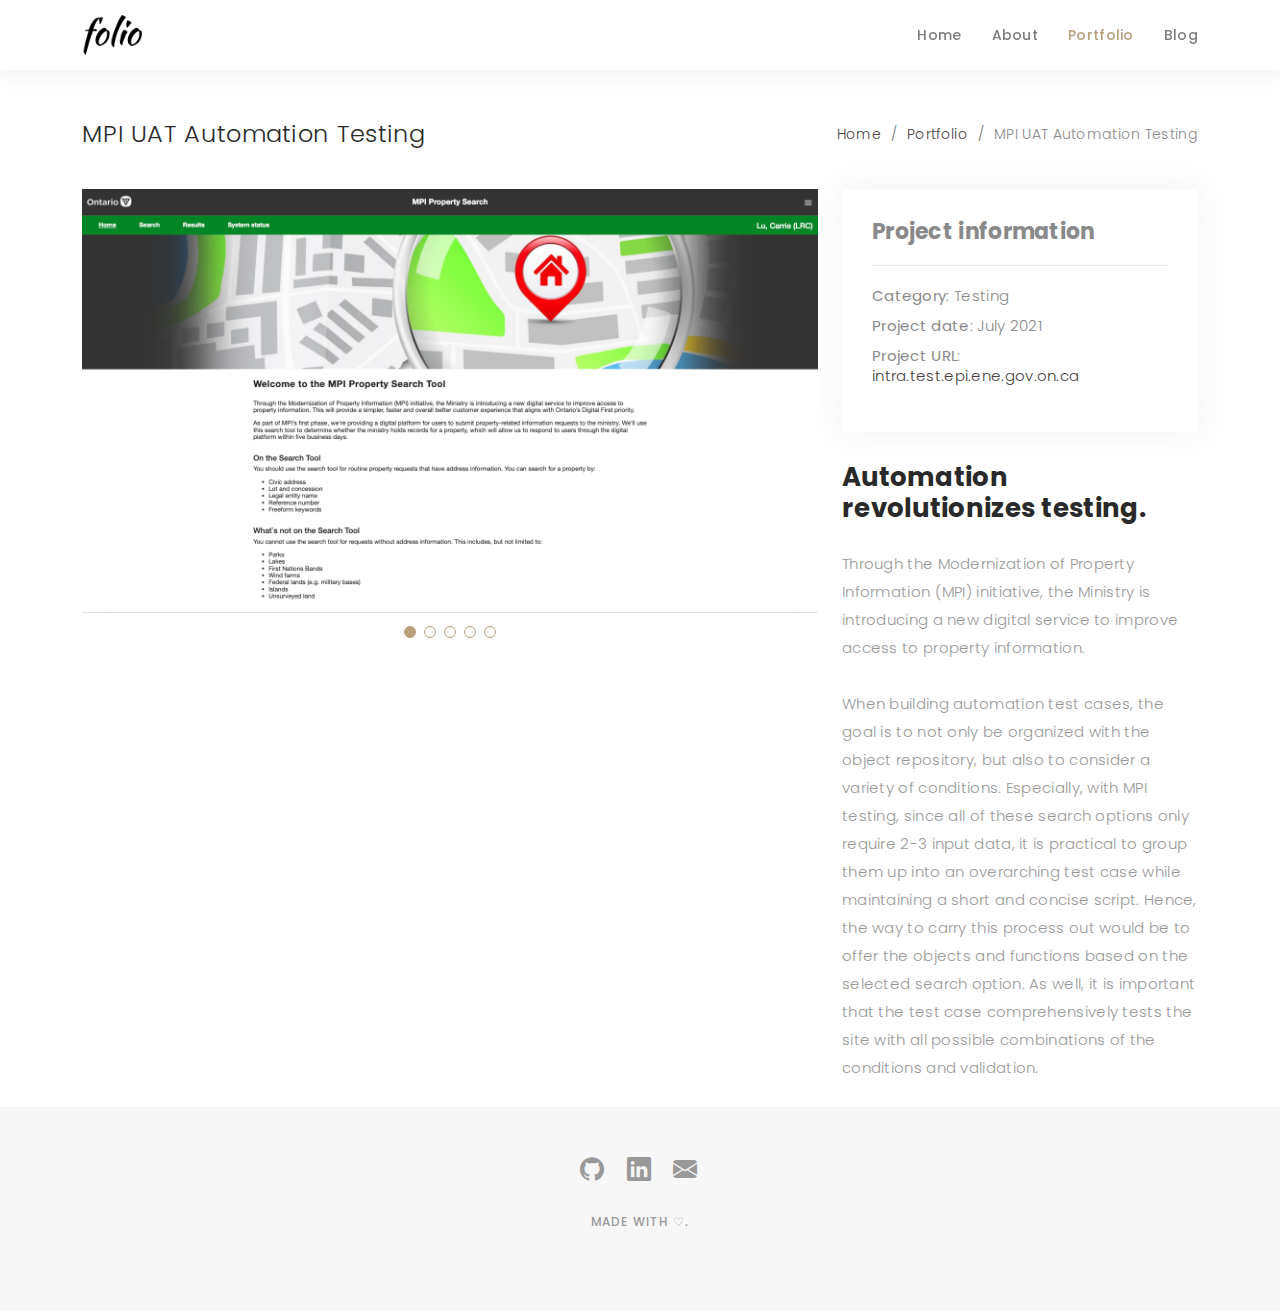
==== mpi.html @ 61b93289 "first commit" ====
<!DOCTYPE html>
<html lang="en">

<head>
    <meta charset="utf-8">
    <meta content="width=device-width, initial-scale=1.0" name="viewport">

    <title>Carrie Lu | MPI UAT Automation Testing</title>
    <meta content="" name="description">
    <meta content="" name="keywords">

    <!-- Favicons -->
    <link href="assets/img/favicon.png" rel="icon">
    <link href="assets/img/apple-touch-icon.png" rel="apple-touch-icon">

    <!-- Google Fonts -->
    <link
        href="https://fonts.googleapis.com/css?family=Poppins:300,300i,400,400i,500,500i,600,600i,700,700i|Playfair+Display:400,400i,500,500i,600,600i,700,700i,900,900i"
        rel="stylesheet">

    <!-- Vendor CSS Files -->
    <link href="assets/vendor/bootstrap/css/bootstrap.min.css" rel="stylesheet">
    <link href="assets/vendor/bootstrap-icons/bootstrap-icons.css" rel="stylesheet">
    <link href="assets/vendor/boxicons/css/boxicons.min.css" rel="stylesheet">
    <link href="assets/vendor/glightbox/css/glightbox.min.css" rel="stylesheet">
    <link href="assets/vendor/swiper/swiper-bundle.min.css" rel="stylesheet">

    <!-- Template Main CSS File -->
    <link href="assets/css/style.css" rel="stylesheet">
</head>

<body>

    <!-- ======= Header ======= -->
    <header id="header" class="fixed-top header-inner-pages">
        <div class="container d-flex align-items-center justify-content-between">

            <a href="index.html" class="logo"><img src="assets/img/logo.png" alt="" class="img-fluid"></a>
            <!-- Uncomment below if you prefer to use an text logo -->
            <!-- <h1 class="logo"><a href="index.html">Folio</a></h1> -->

            <nav id="navbar" class="navbar">
                <ul>
                    <li><a class="nav-link scrollto " href="index.html#hero">Home</a></li>
                    <li><a class="nav-link scrollto" href="index.html#about">About</a></li>
                    <li><a class="nav-link active  scrollto" href="index.html#portfolio">Portfolio</a></li>
                    <li><a class="nav-link  scrollto" href="index.html#journal">Blog</a></li>
                </ul>
                <i class="bi bi-list mobile-nav-toggle"></i>
            </nav><!-- .navbar -->

        </div>
    </header><!-- End Header -->

    <main id="main">

        <!-- ======= Breadcrumbs Section ======= -->
        <section class="breadcrumbs">
            <div class="container">

                <div class="d-flex justify-content-between align-items-center">
                    <h2>MPI UAT Automation Testing</h2>
                    <ol>
                        <li><a href="index.html">Home</a></li>
                        <li><a href="index.html#portfolio">Portfolio</a></li>
                        <li>MPI UAT Automation Testing</li>
                    </ol>
                </div>

            </div>
        </section><!-- Breadcrumbs Section -->

        <!-- ======= Portfolio Details Section ======= -->
        <section id="portfolio-details" class="portfolio-details">
            <div class="container">

                <div class="row gy-4">

                    <div class="col-lg-8">
                        <div class="portfolio-details-slider swiper-container">
                            <div class="swiper-wrapper align-items-center">

                                <div class="swiper-slide">
                                    <img src="assets/img/portfolio/mpi-1.jpg" alt="">
                                </div>

                                <div class="swiper-slide">
                                    <img src="assets/img/portfolio/mpi-2.jpg" alt="">
                                </div>
                                <div class="swiper-slide">
                                    <img src="assets/img/portfolio/mpi-3.jpg" alt="">
                                </div>
                                <div class="swiper-slide">
                                    <img src="assets/img/portfolio/mpi-4.jpg" alt="">
                                </div>
                                <div class="swiper-slide">
                                    <img src="assets/img/portfolio/mpi-5.jpg" alt="">
                                </div>
                            </div>
                            <div class="swiper-pagination"></div>
                        </div>
                    </div>

                    <div class="col-lg-4">
                        <div class="portfolio-info">
                            <h3>Project information</h3>
                            <ul>
                                <li><strong>Category</strong>: Testing</li>
                                <li><strong>Project date</strong>: July 2021</li>
                                <li><strong>Project URL</strong>: <a
                                        href="https://intra.test.epi.ene.gov.on.ca/home">intra.test.epi.ene.gov.on.ca</a>
                                </li>
                            </ul>
                        </div>
                        <div class="portfolio-description">
                            <h2>Automation revolutionizes testing.</h2>
                            <p>
                                Through the Modernization of Property Information (MPI) initiative, the Ministry is
                                introducing a new digital service to improve access to property information.
                                <br><br>
                                When building automation test cases, the goal is to not only be organized with the
                                object repository, but also to consider a variety of conditions. Especially, with MPI
                                testing, since all of these search options only require 2-3 input data, it is practical
                                to group them up into an overarching test case while maintaining a short and concise
                                script. Hence, the way to carry this process out would be to offer the objects and
                                functions based on the selected search option. As well, it is important that the test
                                case comprehensively tests the site with all possible combinations of the conditions and
                                validation.
                            </p>
                        </div>
                    </div>

                </div>

            </div>
        </section><!-- End Portfolio Details Section -->

    </main><!-- End #main -->

    <!-- ======= Footer ======= -->
    <div id="footer" class="text-center">
        <div class="container">
            <div class="socials-media text-center">

                <ul class="list-unstyled">
                    <li><a href="https://github.com/carrieluuu"><i class="bi bi-github"></i></a></li>
                    <li><a href="https://www.linkedin.com/in/carrielu02/"><i class="bi bi-linkedin"></i></a></li>
                    <li><a href="mailto:carrielu02@gmail.com"><i class="bi bi-envelope-fill"></i></a></li>
                </ul>

            </div>

            <p>Made with ♡.</p>

        </div>
    </div><!-- End Footer -->

    <a href="#" class="back-to-top d-flex align-items-center justify-content-center"><i
            class="bi bi-arrow-up-short"></i></a>

    <!-- Vendor JS Files -->
    <script src="assets/vendor/bootstrap/js/bootstrap.bundle.min.js"></script>
    <script src="assets/vendor/glightbox/js/glightbox.min.js"></script>
    <script src="assets/vendor/isotope-layout/isotope.pkgd.min.js"></script>
    <script src="assets/vendor/php-email-form/validate.js"></script>
    <script src="assets/vendor/swiper/swiper-bundle.min.js"></script>
    <script src="assets/vendor/typed.js/typed.min.js"></script>

    <!-- Template Main JS File -->
    <script src="assets/js/main.js"></script>

</body>

</html>
---- assets/css/style.css ----
/*--------------------------------------------------------------
# General
--------------------------------------------------------------*/
body {
  background: #ffffff;
  color: #898989;
  font-family: "Poppins", helvetica;
  font-size: 15px;
  font-weight: 300;
  line-height: 20px;
  letter-spacing: 0.02em;
  overflow-x: hidden;
  margin: 0 auto;
  padding: 0;
  box-sizing: border-box;
}

title {
  font-family: "Poppins", helvetica;
}

h1,
h2,
h3,
h4,
h5,
h6 {
  margin: 0;
}

h2 {
  color: #292929;
  font-weight: 600;
}

h4 {
  color: #292929;
  font-size: 14px;
  font-weight: 600;
}


a {
  color: #493f3f;
  text-decoration: none !important;
  transition: all 0.5s ease-in-out 0s;
}

a:hover {
  transition: all 0.5s ease-in-out 0s;
}

p {
  margin: 25px 0;
  padding: 0;
  font-size: 15px;
  color: #999999;
  line-height: 28px;
}

::-moz-selection {
  background: #b8a07e;
  color: #fff;
}

::selection {
  background: #b8a07e;
  color: #fff;
}

.btn {
  background: #333;
  border: medium none;
  border-radius: 0;
  color: #fff;
  font-size: 12px;
  height: 50px;
  line-height: 50px;
  padding: 0 30px;
  text-transform: uppercase;
}

.btn:hover,
.btn:focus {
  color: #fff;
}

.padDiv {
  padding: 30px 20px;
}

.section-title {
  margin-bottom: 70px;
}

.section-title h2 {
  font-size: 25px;
  letter-spacing: 2px;
  text-transform: uppercase;
}

.form-control {
  background-color: transparent;
  border: 1px solid #999;
  border-radius: 0;
  color: #999999;
  font-size: 12px;
  font-weight: 500;
  height: 50px;
  letter-spacing: 0.1em;
  padding-left: 10px;
  margin: 0 0 25px 0;
  line-height: 14px;
  text-transform: uppercase;
}

.form-control:focus {
  box-shadow: none;
  outline: 0 none;
}

.paddsection {
  padding-top: 90px;
  padding-bottom: 90px;
}

.paddsections {
  padding-top: 90px;
  padding-bottom: 90px !important;
}

.hvr-shutter-in-horizontal::before {
  background: #333;
}

.hvr-shutter-in-horizontal:hover {
  background: #b8a07e;
}

.mb-30 {
  margin-bottom: 30px;
}

.main-content {
  padding-top: 140px;
}

/*--------------------------------------------------------------
  # Back to top button
  --------------------------------------------------------------*/
.back-to-top {
  position: fixed;
  visibility: hidden;
  opacity: 0;
  right: 15px;
  bottom: 15px;
  z-index: 996;
  background: #b8a07e;
  width: 40px;
  height: 40px;
  border-radius: 4px;
  transition: all 0.4s;
}

.back-to-top i {
  font-size: 28px;
  color: #fff;
  line-height: 0;
}

.back-to-top:hover {
  background: #c6b398;
  color: #fff;
}

.back-to-top.active {
  visibility: visible;
  opacity: 1;
}

/*--------------------------------------------------------------
  # Header
  --------------------------------------------------------------*/
#header {
  transition: all 0.5s;
  z-index: 997;
  padding: 15px 0;
  background-color: #fff;
  top: -100%;
  box-shadow: 0px 2px 25px rgba(0, 0, 0, 0.08);
}

#header.header-scrolled,
#header.header-inner-pages {
  top: 0;
}

#header .logo {
  font-size: 30px;
  margin: 0;
  padding: 0;
  line-height: 1;
  font-weight: 600;
  letter-spacing: 1px;
  font-family: "Playfair Display", sans-serif;
  font-style: italic;
}

#header .logo a {
  color: #898989;
}

#header .logo img {
  max-height: 40px;
}

@media (max-width: 992px) {
  #header {
    border: 0;
  }
}

/*--------------------------------------------------------------
  # Navigation Menu
  --------------------------------------------------------------*/
/**
  * Desktop Navigation 
  */
.navbar {
  padding: 0;
}

.navbar ul {
  margin: 0;
  padding: 0;
  display: flex;
  list-style: none;
  align-items: center;
}

.navbar li {
  position: relative;
}

.navbar a,
.navbar a:focus {
  display: flex;
  align-items: center;
  justify-content: space-between;
  padding: 10px 0 10px 30px;
  font-family: "Poppins", sans-serif;
  font-size: 14px;
  font-weight: 500;
  color: #7e7d7d;
  white-space: nowrap;
  transition: 0.3s;
}

.navbar a i,
.navbar a:focus i {
  font-size: 12px;
  line-height: 0;
  margin-left: 5px;
}

.navbar a:hover,
.navbar .active,
.navbar .active:focus,
.navbar li:hover > a {
  color: #b8a07e;
}

.navbar .dropdown ul {
  display: block;
  position: absolute;
  left: 30px;
  top: calc(100% + 30px);
  margin: 0;
  padding: 10px 0;
  z-index: 99;
  opacity: 0;
  visibility: hidden;
  background: #fff;
  box-shadow: 0px 0px 30px rgba(127, 137, 161, 0.25);
  transition: 0.3s;
}

.navbar .dropdown ul li {
  min-width: 200px;
}

.navbar .dropdown ul a {
  padding: 10px 20px;
  font-weight: 400;
}

.navbar .dropdown ul a i {
  font-size: 12px;
}

.navbar .dropdown ul a:hover,
.navbar .dropdown ul .active:hover,
.navbar .dropdown ul li:hover > a {
  color: #b8a07e;
}

.navbar .dropdown:hover > ul {
  opacity: 1;
  top: 100%;
  visibility: visible;
}

.navbar .dropdown .dropdown ul {
  top: 0;
  left: calc(100% - 30px);
  visibility: hidden;
}

.navbar .dropdown .dropdown:hover > ul {
  opacity: 1;
  top: 0;
  left: 100%;
  visibility: visible;
}

@media (max-width: 1366px) {
  .navbar .dropdown .dropdown ul {
    left: -90%;
  }
  .navbar .dropdown .dropdown:hover > ul {
    left: -100%;
  }
}

/**
  * Mobile Navigation 
  */
.mobile-nav-toggle {
  color: #4b4a4a;
  font-size: 28px;
  cursor: pointer;
  display: none;
  line-height: 0;
  transition: 0.5s;
}

.mobile-nav-toggle.bi-x {
  color: #fff;
}

@media (max-width: 991px) {
  .mobile-nav-toggle {
    display: block;
  }
  .navbar ul {
    display: none;
  }
}

.navbar-mobile {
  position: fixed;
  overflow: hidden;
  top: 0;
  right: 0;
  left: 0;
  bottom: 0;
  background: rgba(49, 49, 49, 0.9);
  transition: 0.3s;
}

.navbar-mobile .mobile-nav-toggle {
  position: absolute;
  top: 15px;
  right: 15px;
}

.navbar-mobile ul {
  display: block;
  position: absolute;
  top: 55px;
  right: 15px;
  bottom: 15px;
  left: 15px;
  padding: 10px 0;
  border-radius: 10px;
  background-color: #fff;
  overflow-y: auto;
  transition: 0.3s;
}

.navbar-mobile a {
  padding: 10px 20px;
  font-size: 15px;
  color: #4b4a4a;
}

.navbar-mobile a:hover,
.navbar-mobile .active,
.navbar-mobile li:hover > a {
  color: #b8a07e;
}

.navbar-mobile .getstarted {
  margin: 15px;
}

.navbar-mobile .dropdown ul {
  position: static;
  display: none;
  margin: 10px 20px;
  padding: 10px 0;
  z-index: 99;
  opacity: 1;
  visibility: visible;
  background: #fff;
  box-shadow: 0px 0px 30px rgba(127, 137, 161, 0.25);
}

.navbar-mobile .dropdown ul li {
  min-width: 200px;
}

.navbar-mobile .dropdown ul a {
  padding: 10px 20px;
}

.navbar-mobile .dropdown ul a i {
  font-size: 12px;
}

.navbar-mobile .dropdown ul a:hover,
.navbar-mobile .dropdown ul .active:hover,
.navbar-mobile .dropdown ul li:hover > a {
  color: #b8a07e;
}

.navbar-mobile .dropdown > .dropdown-active {
  display: block;
}

/*--------------------------------------------------------------
  # Hero
  --------------------------------------------------------------*/
#hero {
  background: linear-gradient(rgba(0, 0, 0, 0.3), rgba(0, 0, 0, 0.3)),
    url("../img/home-bg.jpg") repeat scroll center center/cover;
  height: 100vh;
  width: 100%;
}

#hero .hero-content {
  height: 100vh;
  text-align: left;
  width: 100%;
  display: flex;
  justify-content: center;
  flex-direction: column;
}

.hero-content h1 {
  font-size: 40px;
  font-weight: 700;
  margin-bottom: 10px;
  text-transform: uppercase;
  color: #fff;
}

.hero-content p {
  font-size: 13px;
  letter-spacing: 3px;
  margin-top: 0;
  margin-bottom: 30px;
  text-transform: capitalize;
  color: #fff;
  font-weight: 500;
}

.hero-content .list-social li {
  float: left;
  margin-right: 20px;
}

.hero-content .list-social li i {
  color: #fff;
  font-size: 15px;
}

/*--------------------------------------------------------------
  # Breadcrumbs
  --------------------------------------------------------------*/
.breadcrumbs {
  padding: 120px 0 0 0;
  background-color: white;
  min-height: 40px;
}

@media (max-width: 992px) {
  .breadcrumbs {
    padding-top: 100px;
  }
}

.breadcrumbs h2 {
  font-size: 24px;
  font-weight: 300;
  margin: 0;
}

@media (max-width: 992px) {
  .breadcrumbs h2 {
    margin: 0 0 10px 0;
  }
}

.breadcrumbs ol {
  display: flex;
  flex-wrap: wrap;
  list-style: none;
  padding: 0;
  margin: 0;
  font-size: 14px;
}

.breadcrumbs ol li + li {
  padding-left: 10px;
}

.breadcrumbs ol li + li::before {
  display: inline-block;
  padding-right: 10px;
  color: #6c757d;
  content: "/";
}

@media (max-width: 768px) {
  .breadcrumbs .d-flex {
    display: block !important;
  }
  .breadcrumbs ol {
    display: block;
  }
  .breadcrumbs ol li {
    display: inline-block;
  }
}

/*-----------------------------------------------------------------------------------*/
/*  About
  /*-----------------------------------------------------------------------------------*/
#about {
  width: 100%;
  height: auto;
  background: #f7f7f7;
  padding-top: 120px;
}

#about .div-img-bg {
  padding-bottom: 30px;
  border: 20px solid #b8a07e;
}

#about .div-img-bg .about-img img {
  width: 100%;
  box-shadow: 0px 0px 85px 0px rgba(0, 0, 0, 0.14);
  margin-top: -60px;
  margin-left: 40px;
  height: 400px;
  -o-object-fit: cover;
  object-fit: cover;
}

#about .about-descr .p-heading {
  font-family: "Playfair Display", serif;
  font-size: 28px;
  text-align: left;
}

#about .about-descr .separator {
  max-width: 80%;
  margin-bottom: 0;
  text-align: left;
}

/*--------------------------------------------------------------
  # Services
  --------------------------------------------------------------*/
#services {
  background: #f7f7f7;
  position: relative;
  padding-bottom: 80px;
}

.services-block span {
  margin: 10px 0;
  position: relative;
  font-size: 13px;
  color: #292929;
  letter-spacing: 0.1em;
  font-weight: 500;
  text-transform: uppercase;
  display: block;
}

.services-block .separator {
  margin: 0;
  font-size: 13px;
  line-height: 22px;
}

.services-block i {
  font-size: 44px;
  color: #b8a07e;
  line-height: 44px;
}

.services-slider .swiper-pagination {
  margin-top: 30px;
  position: relative;
}

.services-slider .swiper-pagination .swiper-pagination-bullet {
  width: 12px;
  height: 12px;
  background-color: #fff;
  opacity: 1;
  border: 1px solid #b8a07e;
}

.services-slider .swiper-pagination .swiper-pagination-bullet-active {
  background-color: #b8a07e;
}

/*--------------------------------------------------------------
  # Skills
  --------------------------------------------------------------*/
#skills {
  background: #f7f7f7;
  position: relative;
  padding-bottom: 80px;
}
.skills .skills__category {
  width: 47%;
  margin-right: 5px;
  margin-bottom: 25px;
}
.skills .skills__category__label {
  font-weight: 700;
  color: #36363c;
  text-transform: uppercase;
}
.skills .skills__category__item {
  margin: 3px 0;
  font-size: 0.9rem;
}

/*--------------------------------------------------------------
  # Portfolio
  --------------------------------------------------------------*/
#portfolio {
  position: relative;
  padding-bottom: 50px;
}

#portfolio #portfolio-flters {
  padding: 0;
  margin: 0 auto 35px auto;
  list-style: none;
  text-align: center;
  border-radius: 50px;
  padding: 2px 15px;
}

#portfolio #portfolio-flters li {
  cursor: pointer;
  display: inline-block;
  padding: 10px 15px 8px 15px;
  font-size: 14px;
  font-weight: 600;
  line-height: 1;
  text-transform: uppercase;
  color: #999999;
  margin-bottom: 5px;
  transition: all 0.3s ease-in-out;
}

#portfolio #portfolio-flters li:hover,
#portfolio #portfolio-flters li.filter-active {
  color: #b8a07e;
}

#portfolio #portfolio-flters li:last-child {
  margin-right: 0;
}

#portfolio .portfolio-item {
  margin-bottom: 30px;
}

#portfolio .portfolio-item .portfolio-info {
  opacity: 0;
  position: absolute;
  left: 30px;
  right: 30px;
  bottom: 0;
  z-index: 3;
  transition: all ease-in-out 0.3s;
  background: rgba(255, 255, 255, 0.9);
  padding: 15px;
}

#portfolio .portfolio-item .portfolio-info h4 {
  font-size: 18px;
  color: #666;
  font-weight: 600;
  margin-bottom: 10px;
}

#portfolio .portfolio-item .portfolio-info p {
  color: #999;
  font-size: 14px;
  margin: 0;
  padding: 0;
}

#portfolio .portfolio-item .portfolio-info .preview-link,
#portfolio .portfolio-item .portfolio-info .details-link {
  position: absolute;
  right: 40px;
  font-size: 24px;
  top: calc(50% - 18px);
  color: #b8a07e;
}

#portfolio .portfolio-item .portfolio-info .preview-link:hover,
#portfolio .portfolio-item .portfolio-info .details-link:hover {
  color: #cab89f;
}

#portfolio .portfolio-item .portfolio-info .details-link {
  right: 10px;
}

#portfolio .portfolio-item:hover .portfolio-info {
  opacity: 1;
  bottom: 20px;
}

#portfolio .portfolio-item .portfolio-info .portfolio-used {
  display: inline-block;
    margin: 3px 3px 3px 0;
    font-size: .75rem;
    font-weight: 700;
    padding: 2px 7px;
    border-radius: 3px;
    color: #cab89f;
    border: 1px solid #cab89f;
    background: 0 0;
}

/*--------------------------------------------------------------
  # Portfolio Details
  --------------------------------------------------------------*/
.portfolio-details {
  padding-top: 40px;
}

.portfolio-details .portfolio-details-slider img {
  width: 100%;
}

.portfolio-details .portfolio-details-slider .swiper-pagination {
  margin-top: 20px;
  position: relative;
}

.portfolio-details
  .portfolio-details-slider
  .swiper-pagination
  .swiper-pagination-bullet {
  width: 12px;
  height: 12px;
  background-color: #fff;
  opacity: 1;
  border: 1px solid #b8a07e;
}

.portfolio-details
  .portfolio-details-slider
  .swiper-pagination
  .swiper-pagination-bullet-active {
  background-color: #b8a07e;
}

.portfolio-details .portfolio-info {
  padding: 30px;
  box-shadow: 0px 0 30px rgba(75, 74, 74, 0.08);
}

.portfolio-details .portfolio-info h3 {
  font-size: 22px;
  font-weight: 700;
  margin-bottom: 20px;
  padding-bottom: 20px;
  border-bottom: 1px solid #eee;
}

.portfolio-details .portfolio-info ul {
  list-style: none;
  padding: 0;
  font-size: 15px;
}

.portfolio-details .portfolio-info ul li + li {
  margin-top: 10px;
}

.portfolio-details .portfolio-description {
  padding-top: 30px;
}

.portfolio-details .portfolio-description h2 {
  font-size: 26px;
  font-weight: 700;
  margin-bottom: 20px;
}

.portfolio-details .portfolio-description p {
  padding: 0;
}

/*--------------------------------------------------------------
  # Journal
  --------------------------------------------------------------*/
#journal,
#journal-blog {
  height: auto;
  width: 100%;
  background: #f7f7f7;
  padding-bottom: 60px;
  position: relative;
}

#journal-blog {
  background: #fff;
  padding-bottom: 30px;
}

#journal .journal-block {
  display: inline-block;
  height: auto;
  width: 100%;
}

#journal .journal-block .journal-info {
  position: relative;
}

.journal-block .journal-info img {
  max-width: 100%;
}

.journal-block .journal-info .journal-txt {
  padding: 25px 0px;
  position: relative;
}

.journal-block .journal-info .journal-txt h4 a {
  display: block;
  font-size: 19px;
  line-height: 24px;
  margin: 0 0 13px 0;
  font-weight: 500;
  color: #292929;
  transition: all 0.5s ease-in-out 0s;
}

.journal-block .journal-info .journal-txt h4 a:hover {
  color: #b8a07e;
  transition: all 0.5s ease-in-out 0s;
}

.journal-block .journal-info .journal-txt p {
  margin: 0;
  font-size: 14px;
  line-height: 24px;
}

/*--------------------------------------------------------------
  # Journal
  --------------------------------------------------------------*/
#contact {
  height: auto;
  width: 100%;
}

.contact-details {
  list-style: none;
  margin: 0;
  padding: 0;
}

.contact-details li {
  padding-bottom: 10px;
}

#contact input,
#contact textarea {
  width: 100%;
  margin-bottom: 5px;
}

#contact textarea {
  min-height: 160px;
}

.php-email-form .error-message {
  display: none;
  color: #fff;
  background: #ed3c0d;
  text-align: left;
  padding: 15px;
  margin-bottom: 15px;
  font-weight: 600;
}

.php-email-form .error-message br + br {
  margin-top: 25px;
}

.php-email-form .sent-message {
  display: none;
  color: #fff;
  background: #18d26e;
  text-align: center;
  padding: 15px;
  font-weight: 600;
  margin-bottom: 15px;
}

.php-email-form .loading {
  display: none;
  background: #fff;
  text-align: center;
  padding: 15px;
  margin-bottom: 15px;
}

.php-email-form .loading:before {
  content: "";
  display: inline-block;
  border-radius: 50%;
  width: 24px;
  height: 24px;
  margin: 0 10px -6px 0;
  border: 3px solid #18d26e;
  border-top-color: #eee;
  -webkit-animation: animate-loading 1s linear infinite;
  animation: animate-loading 1s linear infinite;
}

@-webkit-keyframes animate-loading {
  0% {
    transform: rotate(0deg);
  }
  100% {
    transform: rotate(360deg);
  }
}

@keyframes animate-loading {
  0% {
    transform: rotate(0deg);
  }
  100% {
    transform: rotate(360deg);
  }
}

/*--------------------------------------------------------------
  # Blog
  --------------------------------------------------------------*/
/*  Navbar fixd page */
.subpage-nav {
  display: block !important;
}

/*-----------------------------------------------------------------------------------*/
/*  /* Single page */
/*-----------------------------------------------------------------------------------*/
#journal-blog {
  padding-top: 140px;
}

/* main content */
.main-content {
  background: #f7f7f7;
}

.main-content .container-main {
  display: inline-block;
  width: 100%;
}

.main-content .container-main .block-main {
  margin-bottom: 30px;
  overflow: hidden;
}

.container-main .block-main .content-main {
  background: #fff none repeat scroll 0 0;
  display: inline-block;
  width: 100%;
}

.journal-txt h4 a {
  display: block;
  font-size: 19px;
  line-height: 24px;
  margin: 0 0 13px 0;
  font-weight: 500;
  color: #292929;
  transition: all 0.5s ease-in-out 0s;
}

.journal-txt h4 a:hover {
  color: #b8a07e;
  transition: all 0.5s ease-in-out 0s;
}

.post-meta ul li {
  font-size: 12px;
  font-weight: normal;
  margin-left: 8px;
  margin-right: 8px;
  text-transform: capitalize;
  display: inline-block;
  float: none;
}

.content-main .post-meta a {
  color: #a2a2a2;
  margin-left: 5px;
}

/* Commonts */
.comments {
  background: #fff;
}

.entry-comments h6 {
  margin-right: 10px;
  font-size: 13px;
  letter-spacing: 0.1em;
  font-weight: 500;
}

.entry-comments-item {
  margin-top: 40px;
  padding-bottom: 40px;
  border-bottom: 1px solid #f2f2f2;
}

.entry-comments-avatar {
  position: absolute;
  display: block;
  border-radius: 50%;
  width: 60px;
  height: 60px;
}

.entry-comments-body {
  padding-left: 86px;
}

.entry-comments-author {
  margin-right: 10px;
  font-size: 13px;
  color: #292929;
  letter-spacing: 0.1em;
  font-weight: 500;
}

.rep {
  font-size: 13px;
  color: #292929;
  letter-spacing: 0.1em;
  font-weight: 500;
  text-transform: capitalize;
}

.entry-comments span a {
  font-size: 13px;
  color: #999;
}

.entry-comments-reply {
  padding-left: 10%;
}

/* Commonts form */
.cmt {
  background: #fff;
}

blockquote {
  padding: 40px;
  background-color: #f2f2f2;
  margin: 30px 0;
  border: none;
  border-left: 4px solid #b8a07e;
}

/*--------------------------------------------------------------
  # Footer
  --------------------------------------------------------------*/
#footer {
  background: #f7f7f7;
  padding-top: 50px;
  padding-bottom: 50px;
}

#footer .socials-media {
  width: 100%;
}

#footer .socials-media ul {
  display: inline-block;
  float: none;
  margin: 0 0 20px 0;
}

#footer .socials-media ul li {
  float: left;
  margin-left: 10px;
  margin-right: 10px;
}

#footer .socials-media ul li a {
  font-size: 24px;
  color: #999;
  letter-spacing: 0.1em;
  font-weight: 500;
  background: transparent;
  text-transform: uppercase;
  transition: all 0.5s ease-in-out 0s;
}

#footer .socials-media ul li a:hover {
  color: #b8a07e;
  transition: all 0.5s ease-in-out 0s;
}

#footer p {
  font-size: 12px;
  letter-spacing: 0.1em;
  font-weight: 500;
  margin-top: 0;
  text-transform: uppercase;
}

.credits {
  font-size: 13px;
}

/** Width between 1200x to 0
   *  ~~~~~~~~~~~~~~~~~~~~~~~~~~~~~~~~~~~~
   */
/** Width between 992px to 1199px
   *  ~~~~~~~~~~~~~~~~~~~~~~~~~~~~~~~~~~~~
   */
/** Width between 768px to 991px
   *  ~~~~~~~~~~~~~~~~~~~~~~~~~~~~~~~~~~~~
   */
@media (min-width: 768px) and (max-width: 991px) {
  /* Navbar */
  nav {
    padding: 10px 15px;
  }
  .nav-menu {
    margin-top: 40px;
    display: none;
    float: none;
    width: 100%;
  }
  .nav-menu li {
    float: none;
    width: 100%;
    text-align: center;
    border-top: 1px solid #f7f7f7;
    line-height: 45px;
    margin-left: 0;
    padding-top: 10px;
    padding-bottom: 10px;
  }
  .responsive {
    float: right;
    padding-top: 15px;
    display: block;
  }
  /* About */
  .head-info .header-content .cmaster h1 {
    font-size: 32px;
  }
  #about .div-img-bg {
    padding: 0;
  }
  #about .div-img-bg .about-img img {
    margin-top: 0%;
    margin-left: calc(0% - 0px);
  }
  #about .about-descr .p-heading {
    font-size: 20px;
  }
  #about .about-descr .separator {
    max-width: 100%;
    margin-bottom: 0;
  }
  /* portfolio */
  #portfolio .portfolio-list .nav li {
    float: none;
    margin: 20px;
    display: inline-block;
  }
  /* journal */
  #journal .journal-block .journal-info {
    margin-bottom: 30px;
  }
  /* Contact */
  .contact-contact {
    margin-bottom: 30px;
  }
  /* Footer */
  #footer .socials-media ul li {
    margin-right: 0;
    margin-left: 0;
    float: none;
    display: inline-block;
  }
}

/** Width between 767px to 0
   *  ~~~~~~~~~~~~~~~~~~~~~~~~~~~~~~~~~~~~
   */
@media (max-width: 767px) {
  /* Navbar */
  nav {
    padding: 20px 15px;
  }
  .nav-menu {
    margin-top: 40px;
    display: none;
    float: none;
    width: 100%;
  }
  .nav-menu li {
    float: none;
    width: 100%;
    text-align: center;
    border-top: 1px solid #f7f7f7;
    line-height: 45px;
    margin-left: 0;
    padding-top: 10px;
    padding-bottom: 10px;
  }
  .responsive {
    float: right;
    padding-top: 15px;
    display: block;
  }
  /* About */
  .head-info .header-content h1 {
    font-size: 32px;
  }
  #about .div-img-bg {
    padding: 0;
  }
  #about .div-img-bg .about-img img {
    margin-top: 0%;
    margin-left: calc(0% - 0px);
  }
  #about .about-descr .p-heading {
    font-size: 20px;
  }
  #about .about-descr .separator {
    max-width: 100%;
    margin-bottom: 0;
  }
  /* portfolio */
  #portfolio .portfolio-list .nav li {
    float: none;
    margin: 20px;
    display: inline-block;
  }
  /* journal */
  #journal .journal-block .journal-info {
    margin-bottom: 30px;
  }
  /* Contact */
  .contact-contact {
    margin-bottom: 30px;
  }
  /* Footer */
  #footer .socials-media ul li {
    margin-right: 0;
    margin-left: 0;
    float: none;
    display: inline-block;
  }
}

/** Width between 600px to 0
   *  ~~~~~~~~~~~~~~~~~~~~~~~~~~~~~~~~~~~~
   */
@media (max-width: 600px) {
  /* Navbar */
  nav {
    padding: 20px 15px;
  }
  .nav-menu {
    margin-top: 40px;
    display: none;
    float: none;
    width: 100%;
  }
  .nav-menu li {
    float: none;
    width: 100%;
    text-align: center;
    border-top: 1px solid #f7f7f7;
    line-height: 45px;
    margin-left: 0;
    padding-top: 10px;
    padding-bottom: 10px;
  }
  .responsive {
    float: right;
    padding-top: 15px;
    display: block;
  }
  /* About */
  .head-info .header-content h1 {
    font-size: 32px;
  }
  #about .div-img-bg {
    padding: 0;
  }
  #about .div-img-bg .about-img img {
    margin-top: 0%;
    margin-left: calc(0% - 0px);
  }
  #about .about-descr .p-heading {
    font-size: 20px;
  }
  #about .about-descr .separator {
    max-width: 100%;
    margin-bottom: 0;
  }
  /* portfolio */
  #portfolio .portfolio-list .nav li {
    float: none;
    margin: 10px;
    display: inline-block;
  }
  /* journal */
  #journal .journal-block .journal-info {
    margin-bottom: 30px;
  }
  /* Contact */
  .contact-contact {
    margin-bottom: 30px;
  }
  /* Footer */
  #footer .socials-media ul li {
    margin-right: 0;
    margin-left: 0;
    float: none;
    display: inline-block;
  }
}

/** Width between 480px to 0
   *  ~~~~~~~~~~~~~~~~~~~~~~~~~~~~~~~~~~~~
   */
@media (max-width: 480px) {
  /* Navbar */
  nav {
    padding: 20px 15px;
  }
  .nav-menu {
    margin-top: 40px;
    display: none;
    float: none;
    width: 100%;
  }
  .nav-menu li {
    float: none;
    width: 100%;
    text-align: center;
    border-top: 1px solid #f7f7f7;
    line-height: 45px;
    margin-left: 0;
    padding-top: 10px;
    padding-bottom: 10px;
  }
  .responsive {
    float: right;
    padding-top: 15px;
    display: block;
  }
  /* About */
  .head-info .header-content h1 {
    font-size: 32px;
  }
  #about .div-img-bg {
    padding: 0;
  }
  #about .div-img-bg .about-img img {
    margin-top: 0%;
    margin-left: calc(0% - 0px);
  }
  #about .about-descr .p-heading {
    font-size: 20px;
  }
  #about .about-descr .separator {
    max-width: 100%;
    margin-bottom: 0;
  }
  /* portfolio */
  #portfolio .portfolio-list .nav li {
    float: none;
    margin: 20px;
  }
  /* journal */
  #journal .journal-block .journal-info {
    margin-bottom: 30px;
  }
  /* Contact */
  .contact-contact {
    margin-bottom: 30px;
  }
  /* Footer */
  #footer .socials-media ul li {
    margin-right: 0;
    margin-left: 0;
    float: none;
    display: inline-block;
  }
}

/** Width between 320px to 0
   *  ~~~~~~~~~~~~~~~~~~~~~~~~~~~~~~~~~~~~
   */
@media (max-width: 320px) {
  /* Navbar */
  nav {
    padding: 20px 15px;
  }
  .nav-menu {
    margin-top: 40px;
    display: none;
    float: none;
    width: 100%;
  }
  .nav-menu li {
    float: none;
    width: 100%;
    text-align: center;
    border-top: 1px solid #f7f7f7;
    line-height: 45px;
    margin-left: 0;
    padding-top: 10px;
    padding-bottom: 10px;
  }
  .responsive {
    float: right;
    padding-top: 15px;
    display: block;
  }
  /* About */
  .head-info .header-content h1 {
    font-size: 32px;
  }
  #about .div-img-bg {
    padding: 0;
  }
  #about .div-img-bg .about-img img {
    margin-top: 0%;
    margin-left: calc(0% - 0px);
  }
  #about .about-descr .p-heading {
    font-size: 20px;
  }
  #about .about-descr .separator {
    max-width: 100%;
    margin-bottom: 0;
  }
  /* portfolio */
  #portfolio .portfolio-list .nav li {
    float: none;
    margin: 20px;
  }
  /* journal */
  #journal .journal-block .journal-info {
    margin-bottom: 30px;
  }
  /* Contact */
  .contact-contact {
    margin-bottom: 30px;
  }
  /* Footer */
  #footer .socials-media ul li {
    margin-right: 0;
    margin-left: 0;
    float: none;
    display: inline-block;
  }
  /* Single page */
  .entry-comments-body span {
    display: inline-block;
    margin-right: 0;
  }
}
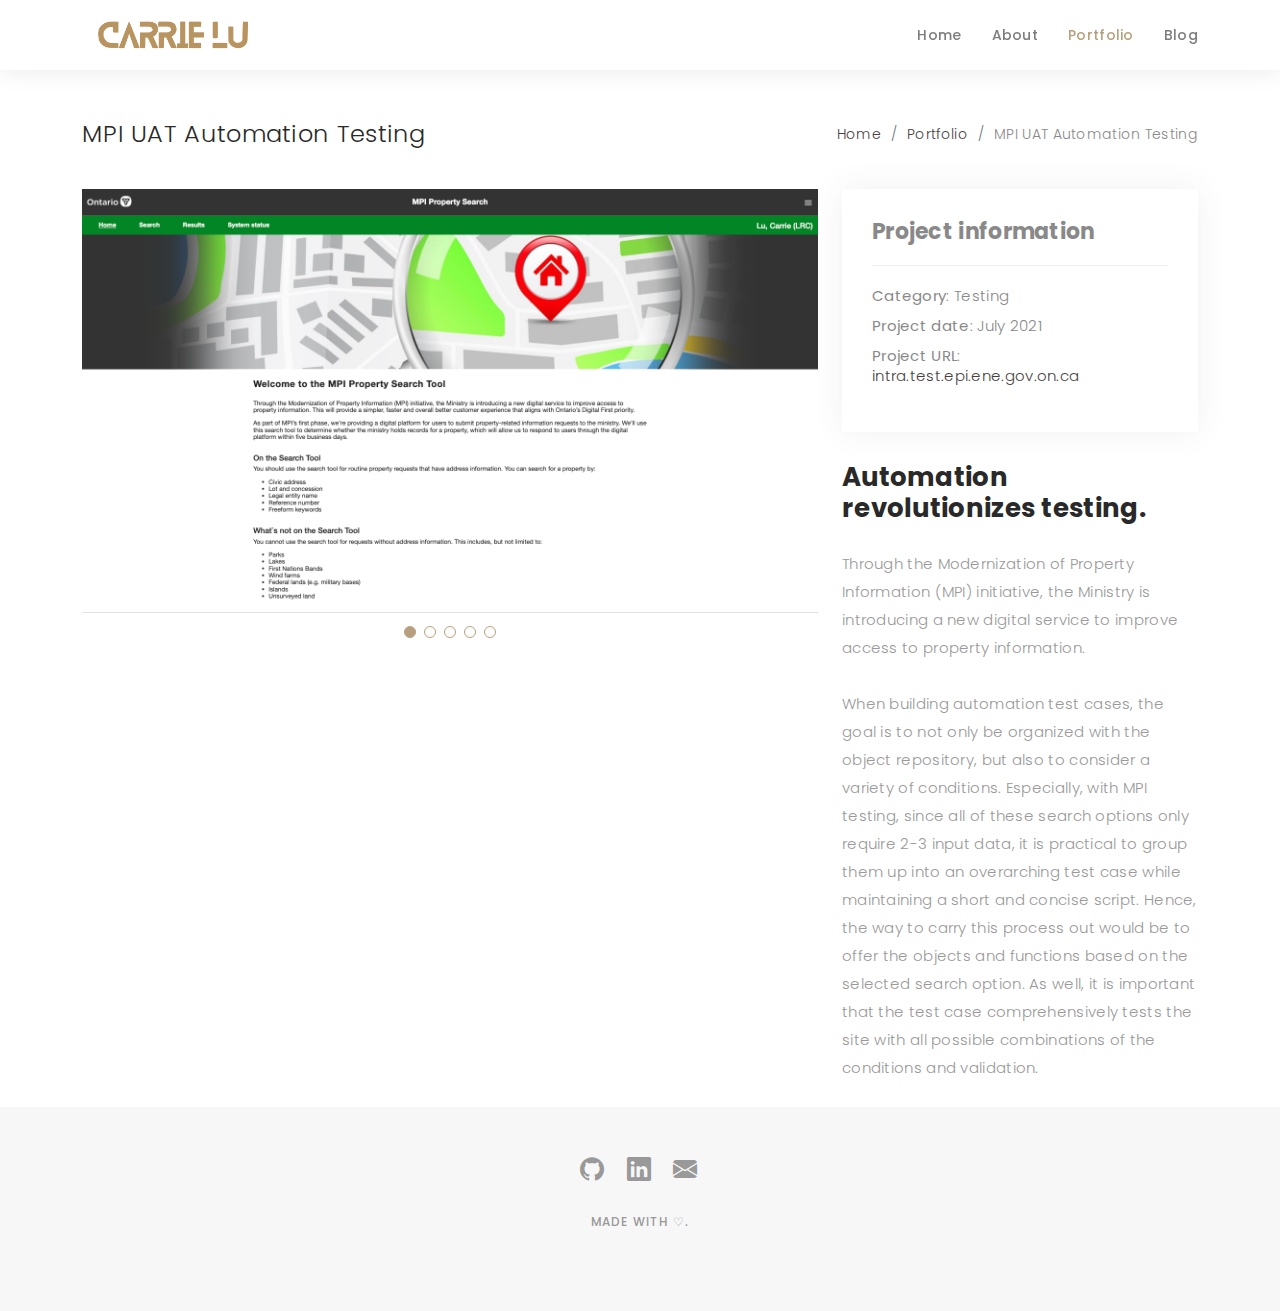
==== commit 74ffb699: "Added blank targets to links" ====
--- a/mpi.html
+++ b/mpi.html
@@ -36,8 +36,6 @@
         <div class="container d-flex align-items-center justify-content-between">
 
             <a href="index.html" class="logo"><img src="assets/img/logo.png" alt="" class="img-fluid"></a>
-            <!-- Uncomment below if you prefer to use an text logo -->
-            <!-- <h1 class="logo"><a href="index.html">Folio</a></h1> -->
 
             <nav id="navbar" class="navbar">
                 <ul>
@@ -143,9 +141,9 @@
             <div class="socials-media text-center">
 
                 <ul class="list-unstyled">
-                    <li><a href="https://github.com/carrieluuu"><i class="bi bi-github"></i></a></li>
-                    <li><a href="https://www.linkedin.com/in/carrielu02/"><i class="bi bi-linkedin"></i></a></li>
-                    <li><a href="mailto:carrielu02@gmail.com"><i class="bi bi-envelope-fill"></i></a></li>
+                    <li><a href="https://github.com/carrieluuu" target="_blank"><i class="bi bi-github"></i></a></li>
+                    <li><a href="https://www.linkedin.com/in/carrielu02/" target="_blank"><i class="bi bi-linkedin"></i></a></li>
+                    <li><a href="mailto:carrielu02@gmail.com" target="_blank"><i class="bi bi-envelope-fill"></i></a></li>
                 </ul>
 
             </div>
--- a/assets/css/style.css
+++ b/assets/css/style.css
@@ -39,7 +39,6 @@
   font-weight: 600;
 }
 
-
 a {
   color: #493f3f;
   text-decoration: none !important;
@@ -78,6 +77,11 @@
   line-height: 50px;
   padding: 0 30px;
   text-transform: uppercase;
+}
+
+.btn-sm {
+  font-size: 12px;
+  width: 15%;
 }
 
 .btn:hover,
@@ -486,6 +490,185 @@
 }
 
 /*--------------------------------------------------------------
+  # Mouse scroll animation
+  --------------------------------------------------------------*/
+
+*, *:before, *:after {
+  -moz-box-sizing: border-box; -webkit-box-sizing: border-box; box-sizing: border-box;
+ }
+
+
+.mouse_scroll {
+	display: block;
+	margin: 0 auto;
+	width: 24px;
+	height: 100px;
+	margin-top: 125px;
+}
+
+
+.m_scroll_arrows
+{
+  display: block;
+  width: 5px;
+  height: 5px;
+  -ms-transform: rotate(45deg); /* IE 9 */
+  -webkit-transform: rotate(45deg); /* Chrome, Safari, Opera */
+  transform: rotate(45deg);
+   
+  border-right: 2px solid white;
+  border-bottom: 2px solid white;
+  margin: 0 0 3px 4px;
+  
+  width: 16px;
+  height: 16px;
+}
+
+
+.unu
+{
+  margin-top: 1px;
+}
+
+.unu, .doi, .trei
+{
+    -webkit-animation: mouse-scroll 1s infinite;
+    -moz-animation: mouse-scroll 1s infinite;
+    animation: mouse-scroll 1s infinite;
+  
+}
+
+.unu
+{
+  -webkit-animation-delay: .1s;
+  -moz-animation-delay: .1s;
+  -webkit-animation-direction: alternate;
+  
+  animation-direction: alternate;
+  animation-delay: alternate;
+}
+
+.doi
+{
+  -webkit-animation-delay: .2s;
+  -moz-animation-delay: .2s;
+  -webkit-animation-direction: alternate;
+  
+  animation-delay: .2s;
+  animation-direction: alternate;
+  
+  margin-top: -6px;
+}
+
+.trei
+{
+  -webkit-animation-delay: .3s;
+  -moz-animation-delay: .3s;
+  -webkit-animation-direction: alternate;
+  
+  animation-delay: .3s;
+  animation-direction: alternate;
+  
+  
+  margin-top: -6px;
+}
+
+.mouse {
+  height: 42px;
+  width: 24px;
+  border-radius: 14px;
+  transform: none;
+  border: 2px solid white;
+  top: 170px;
+}
+
+.wheel {
+  height: 5px;
+  width: 2px;
+  display: block;
+  margin: 5px auto;
+  background: white;
+  position: relative;
+  
+  height: 4px;
+  width: 4px;
+  border: 2px solid #fff;
+  -webkit-border-radius: 8px;
+          border-radius: 8px;
+}
+
+.wheel {
+  -webkit-animation: mouse-wheel 0.6s linear infinite;
+  -moz-animation: mouse-wheel 0.6s linear infinite;
+  animation: mouse-wheel 0.6s linear infinite;
+}
+
+@-webkit-keyframes mouse-wheel{
+   0% {
+    opacity: 1;
+    -webkit-transform: translateY(0);
+    -ms-transform: translateY(0);
+    transform: translateY(0);
+  }
+
+  100% {
+    opacity: 0;
+    -webkit-transform: translateY(6px);
+    -ms-transform: translateY(6px);
+    transform: translateY(6px);
+  }
+}
+@-moz-keyframes mouse-wheel {
+  0% { top: 1px; }
+  25% { top: 2px; }
+  50% { top: 3px;}
+  75% { top: 2px;}
+  100% { top: 1px;}
+}
+@-o-keyframes mouse-wheel {
+
+   0% { top: 1px; }
+  25% { top: 2px; }
+  50% { top: 3px;}
+  75% { top: 2px;}
+  100% { top: 1px;}
+}
+@keyframes mouse-wheel {
+
+   0% { top: 1px; }
+  25% { top: 2px; }
+  50% { top: 3px;}
+  75% { top: 2px;}
+  100% { top: 1px;}
+}
+
+@-webkit-keyframes mouse-scroll {
+
+  0%   { opacity: 0;}
+  50%  { opacity: .5;}
+  100% { opacity: 1;}
+}
+@-moz-keyframes mouse-scroll {
+
+  0%   { opacity: 0; }
+  50%  { opacity: .5; }
+  100% { opacity: 1; }
+}
+@-o-keyframes mouse-scroll {
+
+  0%   { opacity: 0; }
+  50%  { opacity: .5; }
+  100% { opacity: 1; }
+}
+@keyframes mouse-scroll {
+
+  0%   { opacity: 0; }
+  50%  { opacity: .5; }
+  100% { opacity: 1; }
+}
+
+
+/*--------------------------------------------------------------
   # Breadcrumbs
   --------------------------------------------------------------*/
 .breadcrumbs {
@@ -747,14 +930,14 @@
 
 #portfolio .portfolio-item .portfolio-info .portfolio-used {
   display: inline-block;
-    margin: 3px 3px 3px 0;
-    font-size: .75rem;
-    font-weight: 700;
-    padding: 2px 7px;
-    border-radius: 3px;
-    color: #cab89f;
-    border: 1px solid #cab89f;
-    background: 0 0;
+  margin: 3px 3px 3px 0;
+  font-size: 0.75rem;
+  font-weight: 700;
+  padding: 2px 7px;
+  border-radius: 3px;
+  color: #cab89f;
+  border: 1px solid #cab89f;
+  background: 0 0;
 }
 
 /*--------------------------------------------------------------
